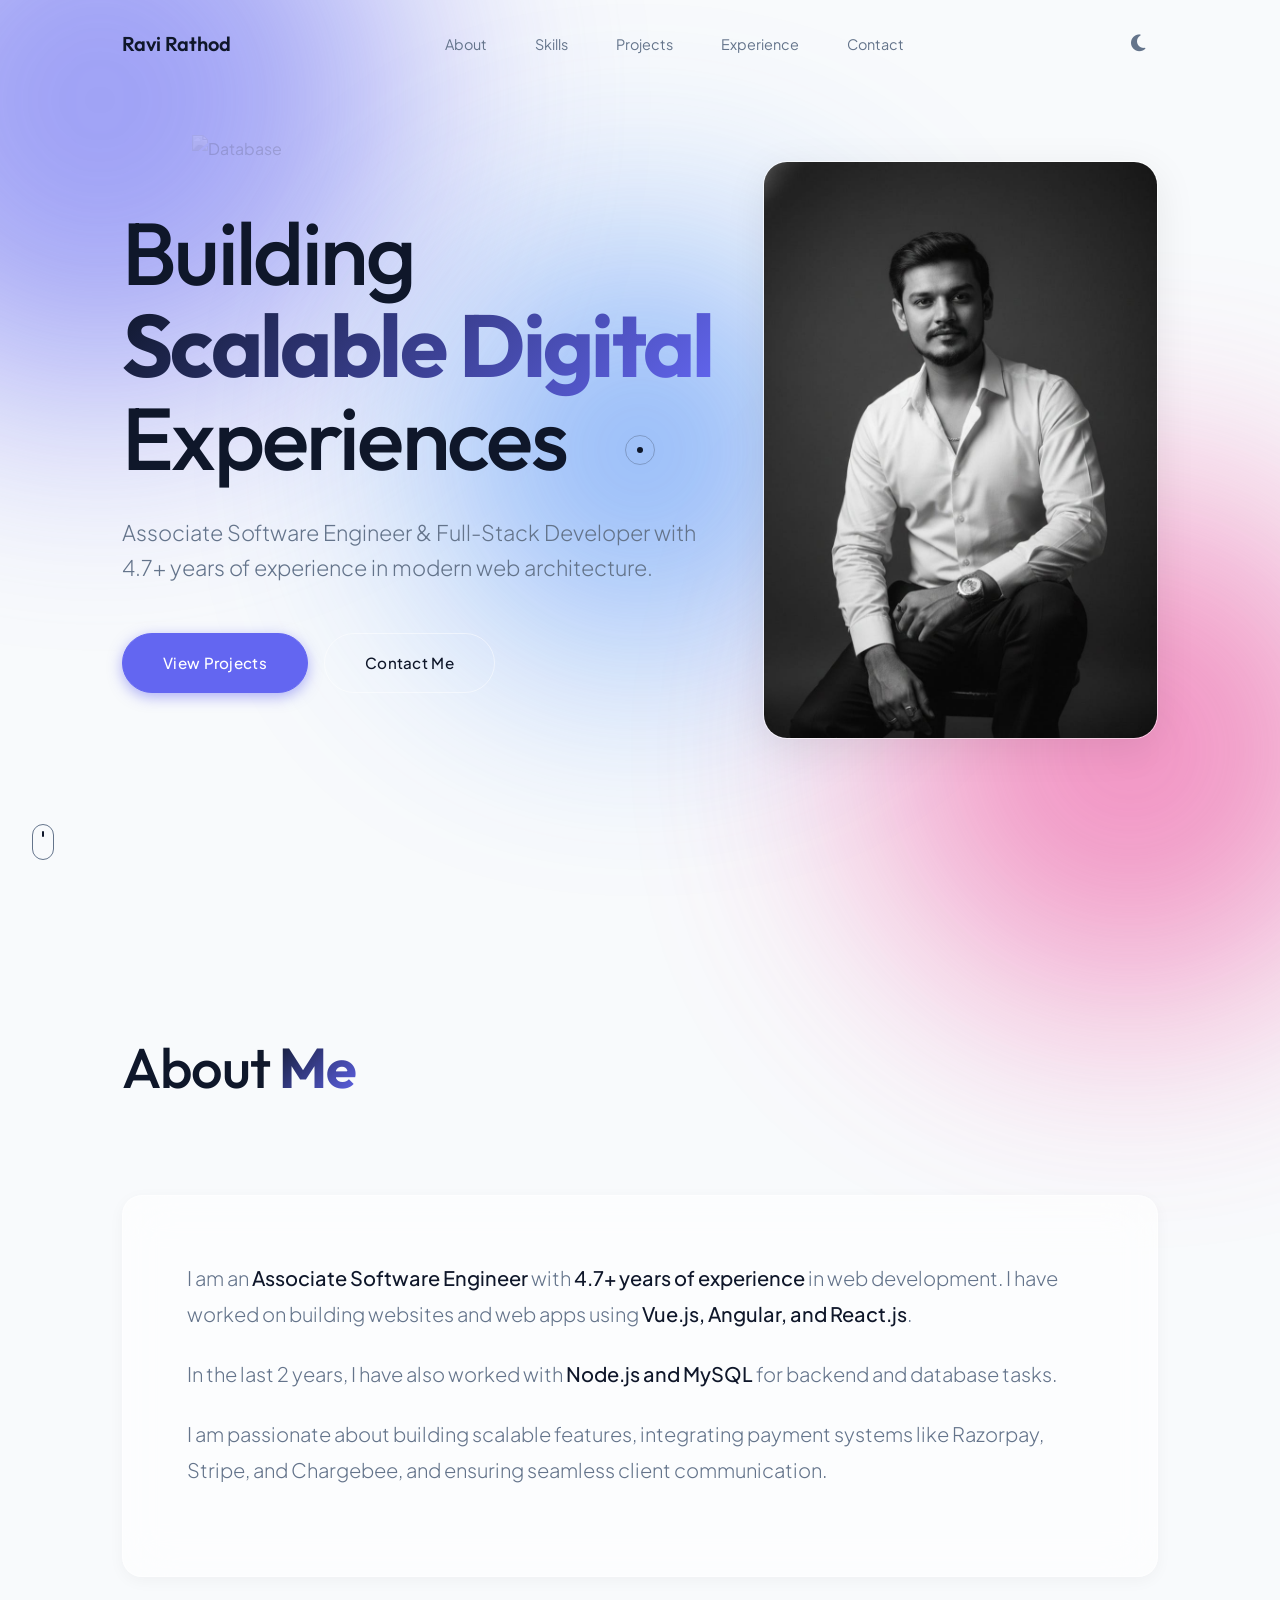
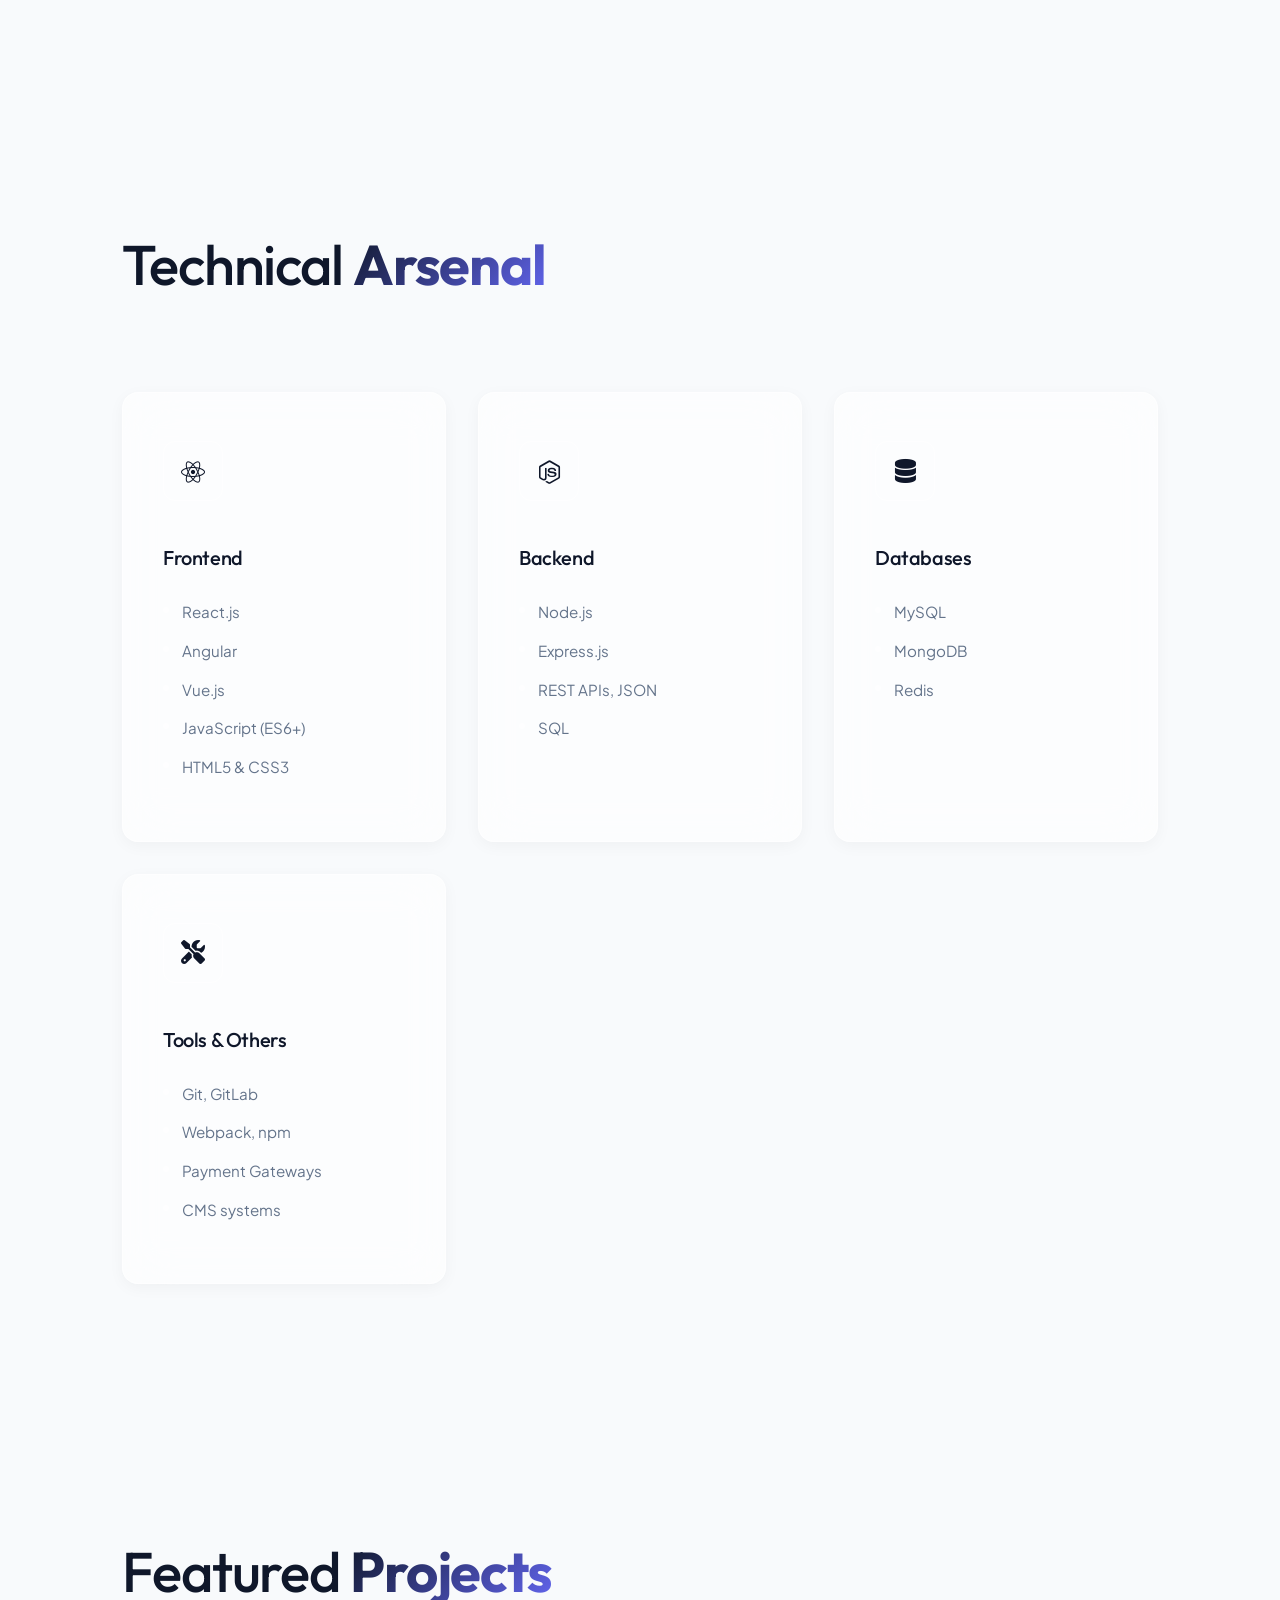
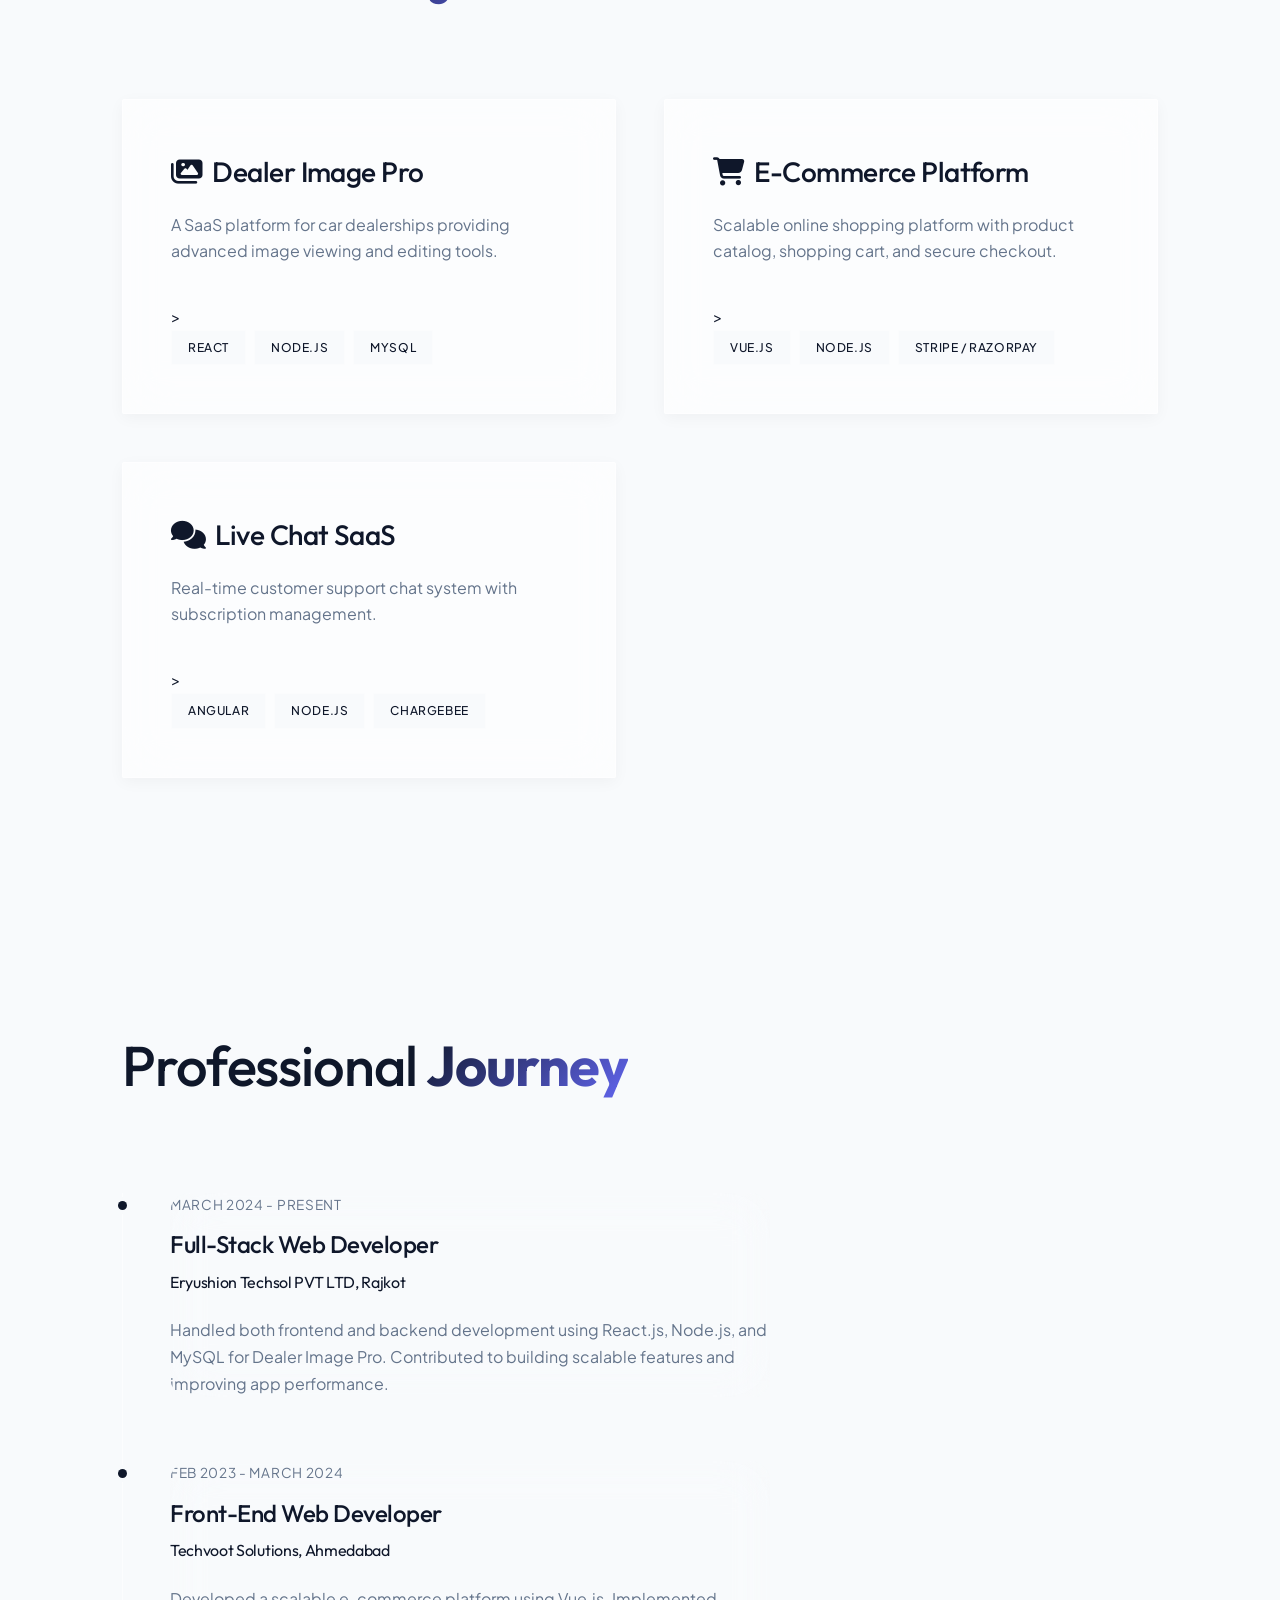
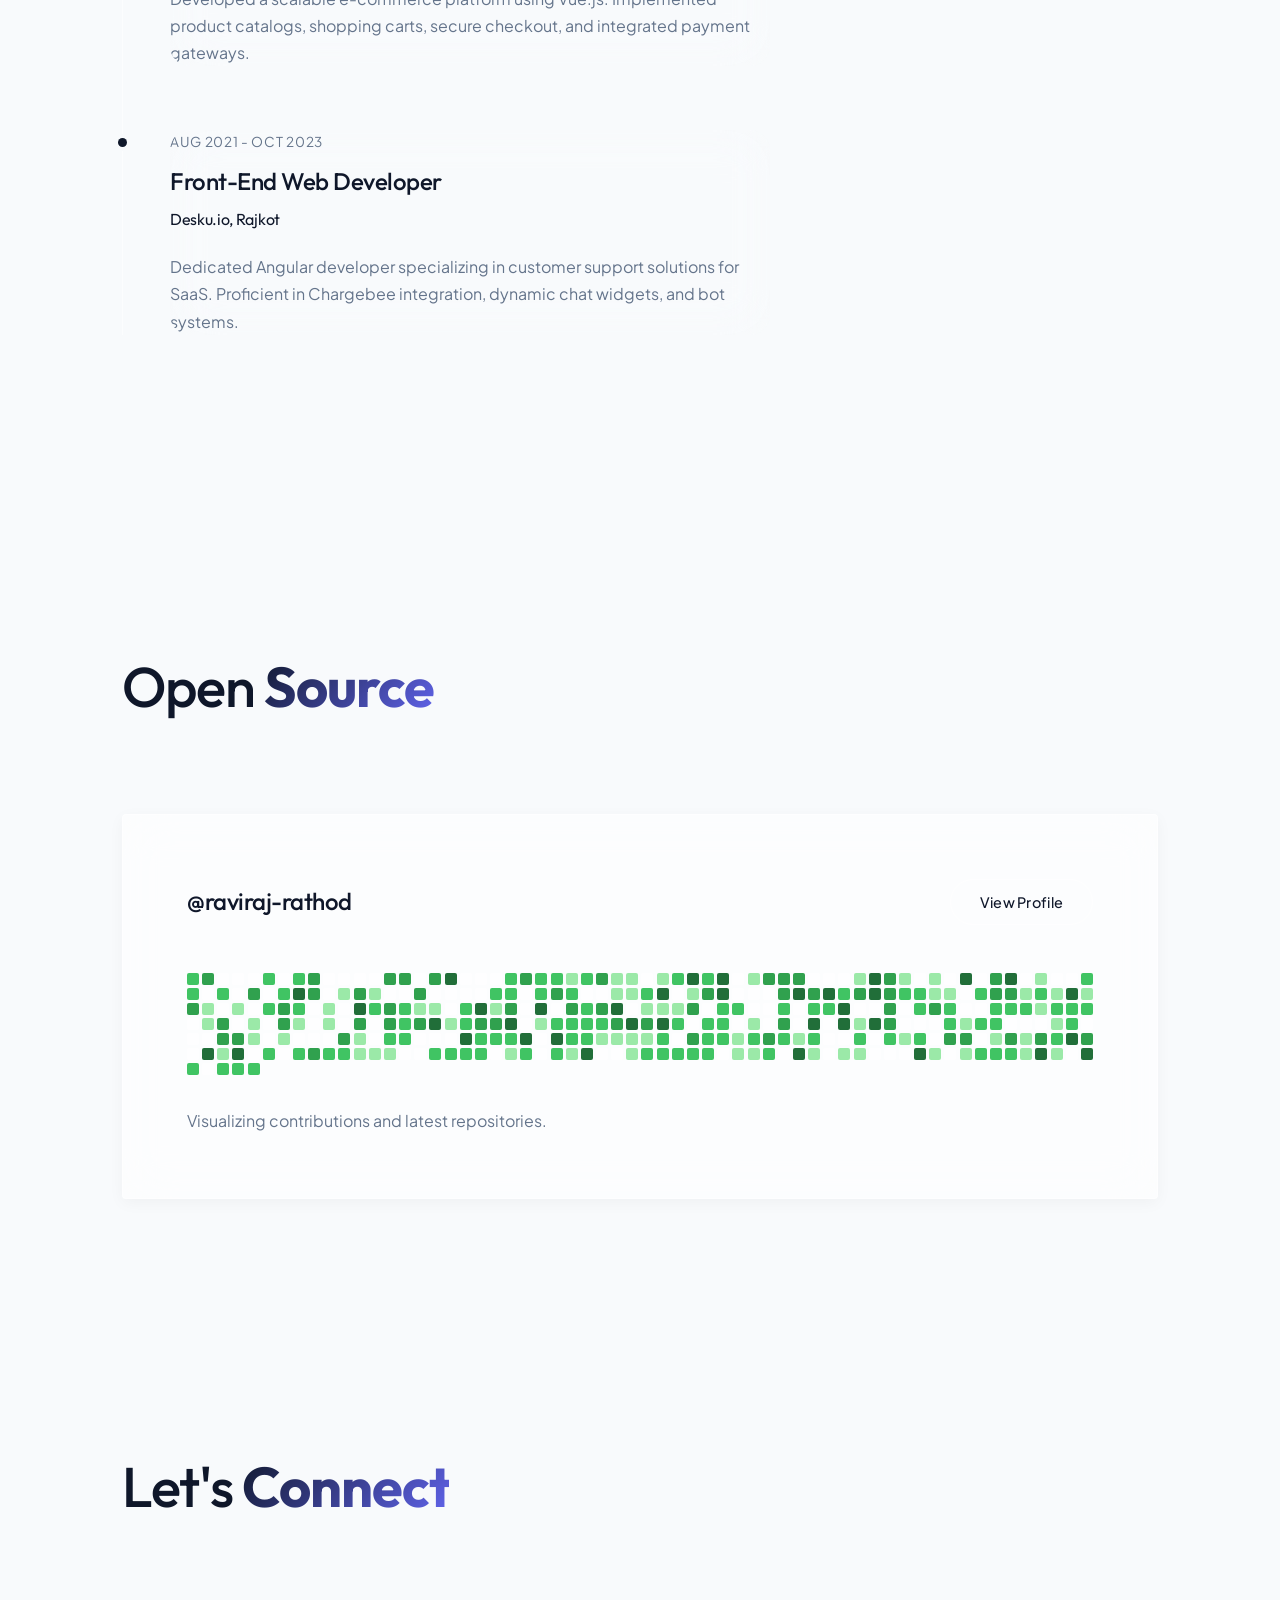
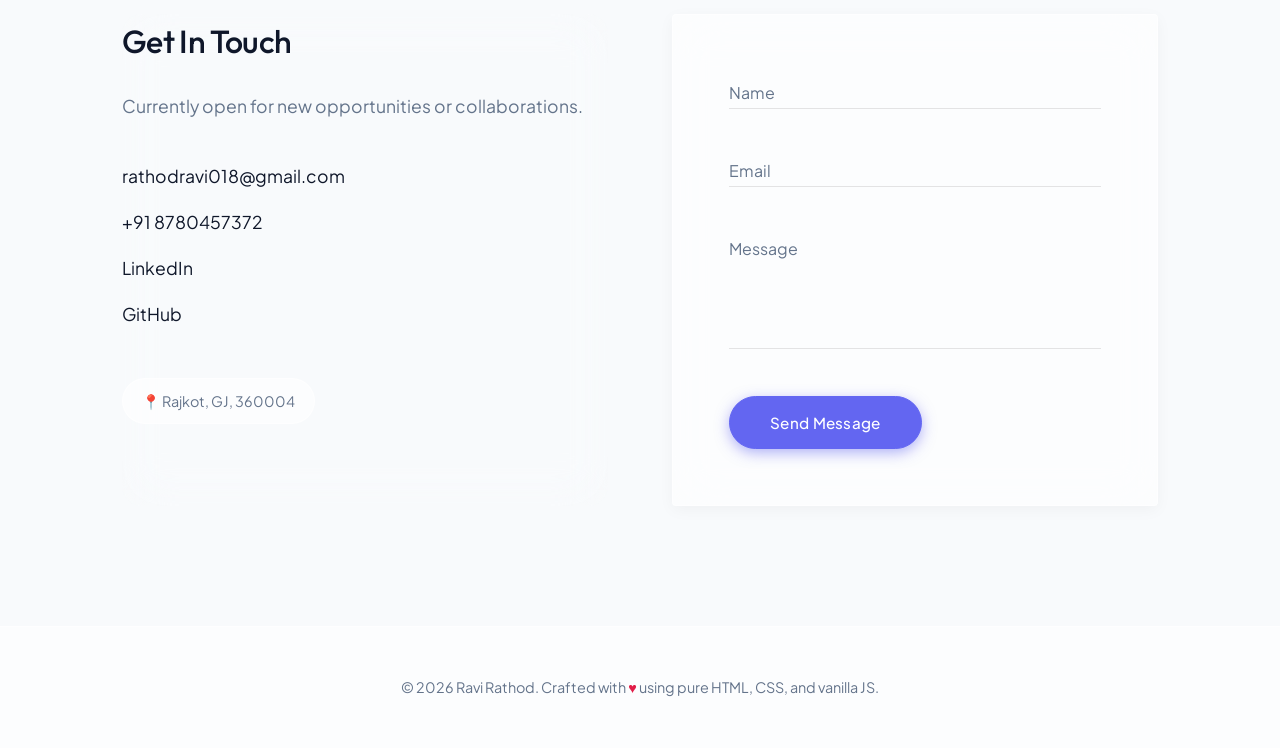
==== index.html @ cdaec607 "Initial portfolio commit" ====
<!DOCTYPE html>
<html lang="en" class="scroll-smooth">
<head>
    <meta charset="UTF-8">
    <meta name="viewport" content="width=device-width, initial-scale=1.0">
    <title>Ravi Rathod | Full Stack JavaScript Developer</title>
    
    <!-- SEO Meta Tags -->
    <meta name="description" content="Ravi Rathod is a Full-Stack Developer with 4.7+ years of experience building scalable SaaS platforms, e-commerce systems, and modern web applications.">
    <meta name="keywords" content="Full Stack Developer, JavaScript Developer, React Developer, Node.js Developer, SaaS Developer, frontend developer, backend developer, Gujarat, India">
    <meta name="author" content="Ravi Rathod">
    <meta name="robots" content="index, follow">

    <link rel="canonical" href="https://mrrathod.in/" />

    <!-- Open Graph (Facebook / LinkedIn) -->
    <meta property="og:type" content="website">
    <meta property="og:url" content="https://mrrathod.in/">
    <meta property="og:title" content="Ravi Rathod | Full Stack JavaScript Developer">
    <meta property="og:description" content="Building scalable SaaS platforms and modern web architecture. Full-Stack Developer specializing in React, Angular, Vue.js, Node.js.">
    <meta property="og:image" content="https://mrrathod.in/images/og-image.jpg">

    <!-- Twitter Meta -->
    <meta name="twitter:card" content="summary_large_image">
    <meta name="twitter:url" content="https://mrrathod.in/">
    <meta name="twitter:title" content="Ravi Rathod | Full Stack JavaScript Developer">
    <meta name="twitter:description" content="Building scalable SaaS platforms and modern web architecture. Full-Stack Developer specializing in React, Node.js.">
    <meta name="twitter:image" content="https://mrrathod.in/images/og-image.jpg">

    <!-- Font: Outfit and Plus Jakarta Sans -->
    <link rel="preconnect" href="https://fonts.googleapis.com">
    <link rel="preconnect" href="https://fonts.gstatic.com" crossorigin>
    <link href="https://fonts.googleapis.com/css2?family=Outfit:wght@300;400;500;600;700;800&family=Plus+Jakarta+Sans:wght@300;400;500;600;700&display=swap" rel="stylesheet">

    <!-- Stylesheets & FontAwesome -->
    <link rel="stylesheet" href="https://cdnjs.cloudflare.com/ajax/libs/font-awesome/6.4.0/css/all.min.css" integrity="sha512-iecdLmaskl7CVkqkXNQ/ZH/XLlvWZOJyj7Yy7tcenmpD1ypASozpmT/E0iPtmFIB46ZmdtAc9eNBvH0H/ZpiBw==" crossorigin="anonymous" referrerpolicy="no-referrer" />
    <link rel="stylesheet" href="css/style.css">

    <!-- Structured Data for Developer Portfolio -->
    <script type="application/ld+json">
    {
      "@context": "https://schema.org",
      "@type": "Person",
      "name": "Ravi Rathod",
      "jobTitle": "Full Stack JavaScript Developer",
      "url": "https://mrrathod.in/",
      "address": {
        "@type": "PostalAddress",
        "addressLocality": "Rajkot",
        "addressRegion": "Gujarat",
        "addressCountry": "India"
      },
      "alumniOf": "Desku.io, Techvoot Solutions, Eryushion Techsol Pvt Ltd",
      "knowsAbout": [
        "React.js", "Angular", "Vue.js", "JavaScript", "HTML5", "CSS3",
        "Node.js", "Express.js", "MySQL", "MongoDB", "Redis",
        "Stripe", "Razorpay", "Chargebee", "REST APIs", "SaaS architecture"
      ],
      "sameAs": [
        "https://github.com/raviraj-rathod",
        "https://linkedin.com/in/ravi-rathod-frontend/"
      ]
    }
    </script>
</head>
<body class="loading">

    <!-- Glowing Background Blobs -->
    <div class="blob blob-1"></div>
    <div class="blob blob-2"></div>
    <div class="blob blob-3"></div>

    <!-- Custom Cursor -->
    <div class="cursor-dot"></div>
    <div class="cursor-outline"></div>

    <!-- Scroll Progress Indicator -->
    <div class="scroll-progress-container">
        <div class="scroll-progress-bar" id="progressBar"></div>
    </div>

    <!-- Parallax / Floating Background Particles -->
    <div id="particles-container"></div>

    <!-- Header Navigation -->
    <header class="navbar" id="navbar">
        <div class="container nav-container">
            <a href="#" class="logo glow-text">Ravi Rathod</a>
            <ul class="nav-links">
                <li><a href="#about" class="hover-underline">About</a></li>
                <li><a href="#skills" class="hover-underline">Skills</a></li>
                <li><a href="#projects" class="hover-underline">Projects</a></li>
                <li><a href="#experience" class="hover-underline">Experience</a></li>
                <li><a href="#contact" class="hover-underline">Contact</a></li>
            </ul>
            <div class="theme-toggle" id="theme-toggle" aria-label="Toggle Dark Mode">
                <i class="fa-solid fa-moon"></i>
            </div>
            <div class="menu-toggle" id="mobile-menu" aria-label="Toggle Mobile Menu">
                <span class="bar"></span>
                <span class="bar"></span>
                <span class="bar"></span>
            </div>
        </div>
    </header>

    <main>
        <!-- Home / Hero Section -->
        <section id="hero" class="hero-section">
            <div class="container hero-content">
                <div class="hero-grid">
                    <div class="hero-text-col">
                        <h1 class="hero-title reveal-text">
                            Building <span class="text-gradient">Scalable Digital</span> Experiences
                        </h1>
                        <p class="hero-subtitle slide-up fade-in">
                            Associate Software Engineer & Full-Stack Developer with 4.7+ years of experience in modern web architecture.
                        </p>
                        <div class="hero-actions slide-up fade-in delay-2">
                            <a href="#projects" class="btn btn-primary">View Projects</a>
                            <a href="#contact" class="btn btn-secondary">Contact Me</a>
                        </div>
                    </div>
                    <div class="hero-image-col slide-up fade-in delay-1">
                        <div class="hero-image-wrapper">
                            <div class="hero-image-backdrop"></div>
                            <img src="images/hero.jpeg" alt="Ravi Rathod" class="hero-img">
                        </div>
                    </div>
                </div>
            </div>

            <!-- Floating Tech Icons (Anti-Gravity) -->
            <div class="floating-icons">
                <div class="float-icon float-react"><img src="https://upload.wikimedia.org/wikipedia/commons/a/a7/React-icon.svg" alt="React" width="50" height="50"></div>
                <div class="float-icon float-node"><img src="https://upload.wikimedia.org/wikipedia/commons/d/d9/Node.js_logo.svg" alt="Node.js" width="50" height="50"></div>
                <div class="float-icon float-js"><img src="https://upload.wikimedia.org/wikipedia/commons/9/99/Unofficial_JavaScript_logo_2.svg" alt="JavaScript" width="40" height="40"></div>
                <div class="float-icon float-db"><img src="https://upload.wikimedia.org/wikipedia/labs/8/8e/Mysql_logo.png" alt="Database" width="50" height="50"></div>
            </div>

            <div class="scroll-indicator">
                <a href="#about" aria-label="Scroll to About">
                    <div class="mouse">
                        <div class="wheel"></div>
                    </div>
                </a>
            </div>
        </section>

        <!-- About Section -->
        <section id="about" class="section about-section reveal-on-scroll">
            <div class="container">
                <div class="section-header">
                    <h2 class="section-title">About <span class="text-gradient">Me</span></h2>
                </div>
                <div class="about-content glass-card">
                    <p class="about-text">
                        I am an <strong>Associate Software Engineer</strong> with <strong>4.7+ years of experience</strong> in web development. I have worked on building websites and web apps using <strong>Vue.js, Angular, and React.js</strong>.
                    </p>
                    <p class="about-text">
                        In the last 2 years, I have also worked with <strong>Node.js and MySQL</strong> for backend and database tasks.
                    </p>
                    <p class="about-text">
                        I am passionate about building scalable features, integrating payment systems like Razorpay, Stripe, and Chargebee, and ensuring seamless client communication.
                    </p>
                </div>
            </div>
        </section>

        <!-- Skills Section -->
        <section id="skills" class="section skills-section reveal-on-scroll">
            <div class="container">
                <div class="section-header">
                    <h2 class="section-title">Technical <span class="text-gradient">Arsenal</span></h2>
                </div>
                
                <div class="skills-grid">
                    <!-- Frontend -->
                    <div class="skill-card glass-card hover-lift">
                        <div class="skill-icon frontend-icon">
                            <i class="fa-brands fa-react fa-xl"></i>
                        </div>
                        <h3 class="skill-category">Frontend</h3>
                        <ul class="skill-list">
                            <li>React.js</li>
                            <li>Angular</li>
                            <li>Vue.js</li>
                            <li>JavaScript (ES6+)</li>
                            <li>HTML5 & CSS3</li>
                        </ul>
                    </div>
                    
                    <!-- Backend -->
                    <div class="skill-card glass-card hover-lift delay-1">
                        <div class="skill-icon backend-icon">
                            <i class="fa-brands fa-node-js fa-xl"></i>
                        </div>
                        <h3 class="skill-category">Backend</h3>
                        <ul class="skill-list">
                            <li>Node.js</li>
                            <li>Express.js</li>
                            <li>REST APIs, JSON</li>
                            <li>SQL</li>
                        </ul>
                    </div>

                    <!-- Databases -->
                    <div class="skill-card glass-card hover-lift delay-2">
                        <div class="skill-icon db-icon">
                            <i class="fa-solid fa-database fa-xl"></i>
                        </div>
                        <h3 class="skill-category">Databases</h3>
                        <ul class="skill-list">
                            <li>MySQL</li>
                            <li>MongoDB</li>
                            <li>Redis</li>
                        </ul>
                    </div>

                    <!-- Integrations & Other -->
                    <div class="skill-card glass-card hover-lift delay-3">
                        <div class="skill-icon tools-icon">
                            <i class="fa-solid fa-screwdriver-wrench fa-xl"></i>
                        </div>
                        <h3 class="skill-category">Tools & Others</h3>
                        <ul class="skill-list">
                            <li>Git, GitLab</li>
                            <li>Webpack, npm</li>
                            <li>Payment Gateways</li>
                            <li>CMS systems</li>
                        </ul>
                    </div>
                </div>
            </div>
        </section>

        <!-- Projects Section -->
        <section id="projects" class="section projects-section reveal-on-scroll">
            <div class="container">
                <div class="section-header">
                    <h2 class="section-title">Featured <span class="text-gradient">Projects</span></h2>
                </div>
                
                <div class="projects-grid">
                    <!-- Project 1 -->
                    <article class="project-card glass-card hover-lift">
                        <div class="project-content">
                            <h3 class="project-title"><i class="fa-solid fa-images" style="margin-right: 10px; color: var(--primary);"></i>Dealer Image Pro</h3>
                            <p class="project-desc">A SaaS platform for car dealerships providing advanced image viewing and editing tools.</p>>
                            <div class="tech-stack">
                                <span class="tech-tag">React</span>
                                <span class="tech-tag">Node.js</span>
                                <span class="tech-tag">MySQL</span>
                            </div>
                        </div>
                        <div class="project-glow"></div>
                    </article>

                    <!-- Project 2 -->
                    <article class="project-card glass-card hover-lift delay-1">
                        <div class="project-content">
                            <h3 class="project-title"><i class="fa-solid fa-cart-shopping" style="margin-right: 10px; color: var(--primary);"></i>E-Commerce Platform</h3>
                            <p class="project-desc">Scalable online shopping platform with product catalog, shopping cart, and secure checkout.</p>>
                            <div class="tech-stack">
                                <span class="tech-tag">Vue.js</span>
                                <span class="tech-tag">Node.js</span>
                                <span class="tech-tag">Stripe / Razorpay</span>
                            </div>
                        </div>
                        <div class="project-glow"></div>
                    </article>

                    <!-- Project 3 -->
                    <article class="project-card glass-card hover-lift delay-2">
                        <div class="project-content">
                            <h3 class="project-title"><i class="fa-solid fa-comments" style="margin-right: 10px; color: var(--primary);"></i>Live Chat SaaS</h3>
                            <p class="project-desc">Real-time customer support chat system with subscription management.</p>>
                            <div class="tech-stack">
                                <span class="tech-tag">Angular</span>
                                <span class="tech-tag">Node.js</span>
                                <span class="tech-tag">Chargebee</span>
                            </div>
                        </div>
                        <div class="project-glow"></div>
                    </article>
                </div>
            </div>
        </section>

        <!-- Experience Timeline -->
        <section id="experience" class="section timeline-section reveal-on-scroll">
            <div class="container">
                <div class="section-header">
                    <h2 class="section-title">Professional <span class="text-gradient">Journey</span></h2>
                </div>
                
                <div class="timeline">
                    <!-- Event 1 -->
                    <div class="timeline-item reveal-slide-right">
                        <div class="timeline-dot"></div>
                        <div class="timeline-content glass-card">
                            <span class="timeline-date">March 2024 - Present</span>
                            <h3 class="timeline-role">Full-Stack Web Developer</h3>
                            <h4 class="timeline-company">Eryushion Techsol PVT LTD, Rajkot</h4>
                            <p>Handled both frontend and backend development using React.js, Node.js, and MySQL for Dealer Image Pro. Contributed to building scalable features and improving app performance.</p>
                        </div>
                    </div>
                    
                    <!-- Event 2 -->
                    <div class="timeline-item reveal-slide-left">
                        <div class="timeline-dot"></div>
                        <div class="timeline-content glass-card">
                            <span class="timeline-date">Feb 2023 - March 2024</span>
                            <h3 class="timeline-role">Front-End Web Developer</h3>
                            <h4 class="timeline-company">Techvoot Solutions, Ahmedabad</h4>
                            <p>Developed a scalable e-commerce platform using Vue.js. Implemented product catalogs, shopping carts, secure checkout, and integrated payment gateways.</p>
                        </div>
                    </div>

                    <!-- Event 3 -->
                    <div class="timeline-item reveal-slide-right">
                        <div class="timeline-dot"></div>
                        <div class="timeline-content glass-card">
                            <span class="timeline-date">Aug 2021 - Oct 2023</span>
                            <h3 class="timeline-role">Front-End Web Developer</h3>
                            <h4 class="timeline-company">Desku.io, Rajkot</h4>
                            <p>Dedicated Angular developer specializing in customer support solutions for SaaS. Proficient in Chargebee integration, dynamic chat widgets, and bot systems.</p>
                        </div>
                    </div>
                </div>
            </div>
        </section>

        <!-- GitHub Section -->
        <section id="github" class="section github-section reveal-on-scroll">
            <div class="container text-center">
                <div class="section-header">
                    <h2 class="section-title">Open <span class="text-gradient">Source</span></h2>
                </div>
                <div class="github-container glass-card">
                    <div class="github-header">
                        <h3 class="github-username">@raviraj-rathod</h3>
                        <a href="https://github.com/raviraj-rathod" target="_blank" rel="noopener noreferrer" class="btn btn-secondary glass-btn btn-sm">View Profile</a>
                    </div>
                    <div class="contribution-graph" id="contribution-graph">
                        <!-- JS generated dummy graph nodes -->
                    </div>
                    <p class="github-subtext">Visualizing contributions and latest repositories.</p>
                </div>
            </div>
        </section>

        <!-- Contact Section -->
        <section id="contact" class="section contact-section reveal-on-scroll">
            <div class="container">
                <div class="section-header">
                    <h2 class="section-title">Let's <span class="text-gradient">Connect</span></h2>
                </div>
                
                <div class="contact-wrapper">
                    <!-- Contact Info -->
                    <div class="contact-info glass-card">
                        <h3>Get In Touch</h3>
                        <p>Currently open for new opportunities or collaborations.</p>
                        <ul class="contact-links">
                            <li><a href="mailto:rathodravi018@gmail.com" class="hover-underline">rathodravi018@gmail.com</a></li>
                            <li><a href="tel:8780457372" class="hover-underline">+91 8780457372</a></li>
                            <li><a href="https://linkedin.com/in/ravi-rathod-frontend" target="_blank" rel="noopener noreferrer" class="hover-underline">LinkedIn</a></li>
                            <li><a href="https://github.com/raviraj-rathod" target="_blank" rel="noopener noreferrer" class="hover-underline">GitHub</a></li>
                        </ul>
                        <div class="location-badge">📍 Rajkot, GJ, 360004</div>
                    </div>

                    <!-- Contact Form -->
                    <form class="contact-form glass-card" id="contact-form" action="https://formsubmit.co/rathodravi018@gmail.com" method="POST">
                        <input type="hidden" name="_subject" value="New Portfolio Contact Form Submission!">
                        <input type="hidden" name="_template" value="box">
                        <div class="form-group">
                            <input type="text" id="name" name="name" required placeholder=" ">
                            <label for="name">Name</label>
                            <span class="input-glow"></span>
                        </div>
                        <div class="form-group">
                            <input type="email" id="email" name="email" required placeholder=" ">
                            <label for="email">Email</label>
                            <span class="input-glow"></span>
                        </div>
                        <div class="form-group">
                            <textarea id="message" name="message" rows="5" required placeholder=" "></textarea>
                            <label for="message">Message</label>
                            <span class="input-glow"></span>
                        </div>
                        <button type="submit" class="btn btn-primary btn-submit">Send Message <span class="glow"></span></button>
                    </form>
                </div>
            </div>
        </section>
    </main>

    <!-- Footer -->
    <footer class="footer">
        <div class="container">
            <p>&copy; 2026 Ravi Rathod. Crafted with <span class="heart">♥</span> using pure HTML, CSS, and vanilla JS.</p>
        </div>
    </footer>

    <!-- Main Script -->
    <script src="js/script.js" defer></script>
</body>
</html>
---- css/style.css ----
/* 
 * Ravi Rathod - Developer Portfolio 
 * Style Sheet (Renaissance Light Theme)
 */

/* =========================================
   CSS Variables
   ========================================= */
:root {
    --bg-color: #f8fafc;
    --primary: #0f172a; /* Slate 900 */
    --accent: #6366f1; /* Indigo 500 */
    --accent-glow: rgba(99, 102, 241, 0.5);
    --secondary: #64748b;
    --border-light: rgba(255, 255, 255, 0.5);
    --surface: rgba(255, 255, 255, 0.6);
    --text-main: #0f172a;
    --text-muted: #64748b;
    --font-heading: 'Outfit', sans-serif;
    --font-body: 'Plus Jakarta Sans', sans-serif;
    --transition: all 0.5s cubic-bezier(0.16, 1, 0.3, 1);
    --shadow-sm: 0 4px 16px rgba(0,0,0,0.04);
    --shadow-md: 0 10px 40px rgba(0,0,0,0.08);
    --glass-blur: blur(24px);
}

/* Dark Theme Overrides */
body.dark-theme {
    --bg-color: #020617; /* Slate 950 */
    --primary: #f8fafc;
    --accent: #818cf8; /* Indigo 400 */
    --accent-glow: rgba(129, 140, 248, 0.4);
    --secondary: #94a3b8;
    --border-light: rgba(255, 255, 255, 0.08);
    --surface: rgba(15, 23, 42, 0.6);
    --text-main: #f8fafc;
    --text-muted: #94a3b8;
    --shadow-sm: 0 4px 16px rgba(0,0,0,0.4);
    --shadow-md: 0 10px 40px rgba(0,0,0,0.6);
}

/* =========================================
   Reset & Base Styles
   ========================================= */
* {
    margin: 0;
    padding: 0;
    box-sizing: border-box;
}

html {
    scroll-behavior: smooth;
    font-size: 16px;
}

body {
    background-color: var(--bg-color);
    color: var(--text-main);
    font-family: var(--font-body);
    line-height: 1.7;
    overflow-x: hidden;
    -webkit-font-smoothing: antialiased;
    -moz-osx-font-smoothing: grayscale;
}

/* Custom Selection */
::selection {
    background: var(--primary);
    color: var(--bg-color);
}

h1, h2, h3, h4, h5, h6 {
    font-family: var(--font-heading);
    color: var(--text-main);
    font-weight: 500;
    letter-spacing: -0.02em;
}

a {
    text-decoration: none;
    color: inherit;
    transition: var(--transition);
}

ul {
    list-style: none;
}

/* =========================================
   Custom Cursor (Minimalist)
   ========================================= */
.cursor-dot {
    position: fixed;
    top: 50%;
    left: 50%;
    transform: translate(-50%, -50%);
    width: 6px;
    height: 6px;
    background-color: var(--primary);
    border-radius: 50%;
    pointer-events: none;
    z-index: 9999;
}

.cursor-outline {
    position: fixed;
    top: 50%;
    left: 50%;
    transform: translate(-50%, -50%);
    width: 30px;
    height: 30px;
    border: 1px solid rgba(0,0,0,0.2);
    border-radius: 50%;
    pointer-events: none;
    z-index: 9998;
    transition: width 0.3s, height 0.3s, background-color 0.3s, border-color 0.3s;
}

.cursor-outline.hover {
    width: 50px;
    height: 50px;
    background-color: rgba(0,0,0,0.03);
    border-color: rgba(0,0,0,0.3);
}

@media (max-width: 768px) {
    .cursor-dot, .cursor-outline {
        display: none !important;
    }
}

/* =========================================
   Layout & Utilities
   ========================================= */
.container {
    max-width: 1100px;
    margin: 0 auto;
    padding: 0 2rem;
}

.section {
    padding: 120px 0;
    position: relative;
    z-index: 2;
}

/* Updated Text Utilities for Clean Theme */
.text-gradient {
    /* Using background clipping for a gorgeous premium text gradient */
    background: linear-gradient(135deg, var(--primary) 0%, var(--accent) 100%);
    -webkit-background-clip: text;
    -webkit-text-fill-color: transparent;
    background-clip: text;
    font-weight: 700;
}

.glow-text {
    text-shadow: none;
}

/* Premium Buttons */
.btn {
    display: inline-flex;
    align-items: center;
    justify-content: center;
    padding: 1rem 2.5rem;
    border-radius: 100px;
    font-family: var(--font-body);
    font-weight: 500;
    font-size: 0.95rem;
    letter-spacing: 0.02em;
    transition: var(--transition);
    cursor: pointer;
}

.btn-primary {
    background: var(--accent);
    color: #ffffff; /* Always white text on accent color button */
    border: 1px solid var(--accent);
    box-shadow: 0 4px 14px var(--accent-glow);
}

.btn-primary:hover {
    background: transparent;
    color: var(--accent);
    transform: translateY(-2px);
    box-shadow: 0 6px 20px var(--accent-glow);
}

.btn-secondary {
    background: transparent;
    color: var(--primary);
    border: 1px solid var(--border-light);
}

.btn-secondary:hover {
    border-color: var(--primary);
    transform: translateY(-2px);
    box-shadow: var(--shadow-sm);
}

.btn-sm {
    padding: 0.6rem 1.8rem;
    font-size: 0.9rem;
}

/* Premium Cards */
.glass-card {
    background: var(--surface);
    backdrop-filter: var(--glass-blur);
    -webkit-backdrop-filter: var(--glass-blur);
    border: 1px solid var(--border-light);
    border-radius: 20px;
    position: relative;
    overflow: hidden;
    transition: var(--transition);
    box-shadow: var(--shadow-sm);
}

/* =========================================
   Scroll Progress & Navbar
   ========================================= */
.scroll-progress-container {
    position: fixed;
    top: 0;
    left: 0;
    width: 100%;
    height: 3px;
    background: transparent;
    z-index: 10000;
}

.scroll-progress-bar {
    height: 100%;
    width: 0%;
    background: var(--primary);
}

.navbar {
    position: fixed;
    top: 0;
    width: 100%;
    padding: 1.5rem 0;
    z-index: 1000;
    transition: var(--transition);
    background: transparent;
}

.navbar.scrolled {
    padding: 1rem 0;
    background: var(--surface);
    backdrop-filter: blur(10px);
    border-bottom: 1px solid var(--border-light);
}

.nav-container {
    display: flex;
    justify-content: space-between;
    align-items: center;
}

.logo {
    font-family: var(--font-heading);
    font-size: 1.25rem;
    font-weight: 600;
    color: var(--primary);
}

.logo span {
    color: var(--text-muted);
    font-weight: 400;
}

.nav-links {
    display: flex;
    gap: 3rem;
}

.nav-links a {
    font-family: var(--font-body);
    font-size: 0.9rem;
    color: var(--secondary);
    font-weight: 400;
    position: relative;
}

.nav-links a:hover {
    color: var(--primary);
}

.hover-underline::after {
    content: '';
    position: absolute;
    width: 0;
    height: 1px;
    bottom: -4px;
    left: 0;
    background-color: var(--primary);
    transition: width 0.3s ease;
}

.hover-underline:hover::after {
    width: 100%;
}

.theme-toggle {
    display: flex;
    align-items: center;
    justify-content: center;
    width: 40px;
    height: 40px;
    border-radius: 50%;
    cursor: pointer;
    font-size: 1.2rem;
    color: var(--secondary);
    transition: var(--transition);
}

.theme-toggle:hover {
    color: var(--primary);
    background: rgba(128, 128, 128, 0.1);
}

.menu-toggle {
    display: none;
    flex-direction: column;
    gap: 5px;
    cursor: pointer;
}

.menu-toggle .bar {
    width: 20px;
    height: 1.5px;
    background-color: var(--primary);
    transition: var(--transition);
}

/* =========================================
   Hero Section
   ========================================= */
.hero-section {
    height: 100vh;
    min-height: 700px;
    display: flex;
    align-items: center;
    position: relative;
    background: transparent;
}

.hero-content {
    width: 100%;
    position: relative;
    z-index: 10;
}

.hero-grid {
    display: grid;
    grid-template-columns: 1fr;
    gap: 3rem;
    align-items: center;
}

@media(min-width: 992px) {
    .hero-grid {
        grid-template-columns: 1.2fr 0.8fr;
    }
}

.hero-text-col {
    max-width: 700px;
}

.hero-image-col {
    display: flex;
    justify-content: center;
    position: relative;
}

.hero-image-wrapper {
    position: relative;
    width: 100%;
    max-width: 400px;
}

.hero-image-backdrop {
    position: absolute;
    top: 50%;
    left: 50%;
    transform: translate(-50%, -50%);
    width: 110%;
    height: 110%;
    background: radial-gradient(circle, var(--primary) 0%, transparent 60%);
    opacity: 0.04;
    z-index: -1;
    border-radius: 50%;
    filter: blur(20px);
    transition: var(--transition);
}

body.dark-theme .hero-image-backdrop {
    opacity: 0.2;
}

.hero-img {
    width: 100%;
    height: auto;
    border-radius: 24px;
    box-shadow: var(--shadow-md);
    border: 1px solid var(--border-light);
    animation: float-hero 8s ease-in-out infinite;
    display: block;
    object-fit: cover;
}

@keyframes float-hero {
    0%, 100% { transform: translateY(0); }
    50% { transform: translateY(-12px); }
}

.hero-title {
    font-size: clamp(3rem, 7vw, 5.5rem);
    line-height: 1.05;
    margin-bottom: 2rem;
    font-weight: 500;
    letter-spacing: -0.03em;
}

.hero-subtitle {
    font-size: clamp(1.1rem, 2vw, 1.35rem);
    color: var(--secondary);
    max-width: 650px;
    margin-bottom: 3rem;
    font-weight: 300;
    line-height: 1.6;
}

.hero-actions {
    display: flex;
    gap: 1rem;
}

/* Floating Tech Icons (Softened for Light Theme) */
.floating-icons {
    position: absolute;
    top: 0; left: 0;
    width: 100%; height: 100%;
    pointer-events: none;
    overflow: hidden;
    opacity: 0.15;
    z-index: 1;
}

.float-icon {
    position: absolute;
    filter: grayscale(100%);
}

.float-react { top: 25%; right: 15%; animation: float 18s ease-in-out infinite; }
.float-node { bottom: 20%; right: 25%; animation: float 22s ease-in-out infinite reverse; }
.float-js { top: 60%; right: 10%; animation: float 25s ease-in-out infinite 2s; }
.float-db { top: 15%; left: 15%; animation: float 20s ease-in-out infinite 4s; }

@keyframes float {
    0%, 100% { transform: translateY(0) rotate(0); }
    50% { transform: translateY(-20px) rotate(3deg); }
}

/* Scroll Indicator */
.scroll-indicator {
    position: absolute;
    bottom: 40px;
    left: 2rem;
    z-index: 10;
}

.mouse {
    width: 22px;
    height: 36px;
    border: 1px solid var(--secondary);
    border-radius: 12px;
    position: relative;
}

.wheel {
    width: 2px;
    height: 6px;
    background: var(--primary);
    border-radius: 1px;
    position: absolute;
    top: 6px;
    left: 50%;
    transform: translateX(-50%);
    animation: scrollWheel 2s infinite cubic-bezier(0.16, 1, 0.3, 1);
}

@keyframes scrollWheel {
    0% { transform: translate(-50%, 0); opacity: 1; }
    100% { transform: translate(-50%, 12px); opacity: 0; }
}

/* =========================================
   Typography & Headers
   ========================================= */
.section-header {
    margin-bottom: 5rem;
}

.section-title {
    font-size: clamp(2.5rem, 5vw, 3.5rem);
    font-weight: 500;
    color: var(--primary);
    position: relative;
    display: inline-block;
}

/* =========================================
   About Section
   ========================================= */
.about-content {
    margin: 0;
    padding: 4rem;
    background: var(--surface);
}

.about-text {
    font-size: 1.25rem;
    margin-bottom: 1.5rem;
    color: var(--secondary);
    font-weight: 300;
    line-height: 1.8;
}

.about-text strong {
    color: var(--primary);
    font-weight: 500;
}

/* =========================================
   Skills Section
   ========================================= */
.skills-grid {
    display: grid;
    grid-template-columns: repeat(auto-fit, minmax(250px, 1fr));
    gap: 2rem;
}

.skill-card {
    padding: 3rem 2.5rem;
    text-align: left;
    background: var(--surface);
    border-radius: 16px; 
    border: 1px solid var(--border-light);
    transition: var(--transition);
}

.skill-card:hover {
    box-shadow: var(--shadow-md);
    transform: translateY(-8px);
    border-color: var(--primary);
}

.skill-icon {
    width: 60px;
    height: 60px;
    margin-bottom: 2.5rem;
    border-radius: 12px;
    background: transparent;
    border: 1px solid var(--border-light);
    position: relative;
    display: flex;
    align-items: center;
    justify-content: center;
    transition: var(--transition);
}

.skill-card:hover .skill-icon {
    background: var(--primary);
    border-color: var(--primary);
}

.skill-icon i {
    color: var(--primary);
    transition: var(--transition);
}

.skill-card:hover .skill-icon i {
    color: var(--bg-color);
}

.skill-category {
    font-size: 1.25rem;
    margin-bottom: 1.5rem;
    font-weight: 500;
}

.skill-list li {
    color: var(--secondary);
    margin-bottom: 0.8rem;
    font-size: 0.95rem;
    position: relative;
    padding-left: 1.2rem;
    transition: var(--transition);
}

.skill-card:hover .skill-list li {
    color: var(--text-main);
}

.skill-list li::before {
    content: '';
    position: absolute;
    left: 0; top: 0.5rem;
    width: 6px; height: 6px;
    background: var(--border-light);
    border-radius: 50%;
    transition: var(--transition);
}

.skill-card:hover .skill-list li::before {
    background: var(--primary);
    transform: scale(1.2);
}

/* =========================================
   Projects Section
   ========================================= */
.projects-grid {
    display: grid;
    grid-template-columns: repeat(auto-fit, minmax(320px, 1fr));
    gap: 3rem;
}

.project-card {
    padding: 3rem;
    background: var(--surface);
    border-radius: 2px;
    transition: var(--transition);
}

.project-card:hover {
    box-shadow: var(--shadow-md);
}

.project-title {
    font-size: 1.75rem;
    margin-bottom: 1rem;
    color: var(--primary);
}

.project-desc {
    color: var(--secondary);
    font-size: 1rem;
    margin-bottom: 2.5rem;
    line-height: 1.6;
}

.tech-stack {
    display: flex;
    flex-wrap: wrap;
    gap: 0.5rem;
}

.tech-tag {
    font-size: 0.75rem;
    padding: 0.4rem 1rem;
    background: var(--bg-color);
    border: 1px solid var(--border-light);
    color: var(--primary);
    text-transform: uppercase;
    letter-spacing: 0.05em;
    font-weight: 500;
}

/* Disable the artificial glow on the light theme */
.project-card:hover .project-glow {
    display: none;
}

/* =========================================
   Experience Timeline
   ========================================= */
.timeline {
    position: relative;
    max-width: 900px;
}

.timeline::before {
    content: '';
    position: absolute;
    top: 0; left: 0;
    height: 100%;
    width: 1px;
    background: var(--border-light);
}

.timeline-item {
    position: relative;
    margin-bottom: 4rem;
    padding-left: 3rem;
    width: 100%;
}

.timeline-content {
    background: transparent;
    border: none;
    box-shadow: none;
    padding: 0;
    max-width: 600px;
}

.timeline-dot {
    position: absolute;
    top: 8px;
    left: -4px;
    width: 9px;
    height: 9px;
    border-radius: 50%;
    background: var(--primary);
    border: none;
    box-shadow: 0 0 0 4px var(--bg-color);
    z-index: 2;
}

.timeline-date {
    display: block;
    color: var(--text-muted);
    font-size: 0.85rem;
    margin-bottom: 0.5rem;
    letter-spacing: 0.05em;
    text-transform: uppercase;
    background: none;
    padding: 0;
}

.timeline-role {
    font-size: 1.5rem;
    margin-bottom: 0.25rem;
    font-weight: 500;
}

.timeline-company {
    font-size: 1rem;
    color: var(--primary);
    font-weight: 400;
    margin-bottom: 1.25rem;
}

.timeline-content p {
    font-size: 1rem;
    color: var(--secondary);
    line-height: 1.7;
}

/* =========================================
   Github Section
   ========================================= */
.github-container {
    padding: 4rem;
    background: var(--surface);
    border-radius: 4px;
    text-align: left;
}

.github-header {
    display: flex;
    justify-content: space-between;
    align-items: center;
    margin-bottom: 3rem;
}

.github-username {
    font-size: 1.5rem;
}

.contribution-graph {
    display: grid;
    grid-template-columns: repeat(auto-fill, minmax(12px, 1fr));
    gap: 3px;
    margin-bottom: 2rem;
}

.contrib-node {
    width: 12px;
    height: 12px;
    border-radius: 2px;
    background: var(--border-light);
    transition: transform 0.2s;
}

.contrib-node:hover {
    transform: scale(1.3);
}

.contrib-lvl-1 { background: #9be9a8; }
.contrib-lvl-2 { background: #40c463; }
.contrib-lvl-3 { background: #30a14e; }
.contrib-lvl-4 { background: #216e39; }

.github-subtext {
    color: var(--text-muted);
}

/* =========================================
   Contact Section
   ========================================= */
.contact-wrapper {
    display: grid;
    grid-template-columns: 1fr;
    gap: 4rem;
}

@media(min-width: 768px) {
    .contact-wrapper {
        grid-template-columns: 1fr 1fr;
    }
}

.contact-info {
    padding: 0;
    background: transparent;
    border: none;
    box-shadow: none;
}

.contact-info h3 {
    font-size: 2rem;
    margin-bottom: 1.5rem;
    font-weight: 500;
}

.contact-info p {
    font-size: 1.1rem;
    color: var(--secondary);
    margin-bottom: 2.5rem;
}

.contact-links {
    margin-bottom: 3rem;
}

.contact-links li {
    margin-bottom: 1rem;
    font-size: 1.1rem;
}

.contact-links a {
    color: var(--primary);
}

.location-badge {
    display: inline-block;
    padding: 0.6rem 1.2rem;
    background: var(--surface);
    border: 1px solid var(--border-light);
    border-radius: 100px;
    font-size: 0.9rem;
    color: var(--secondary);
}

.contact-form {
    padding: 3.5rem;
    background: var(--surface);
    border-radius: 4px;
}

.form-group {
    position: relative;
    margin-bottom: 2.5rem;
}

.form-group input, 
.form-group textarea {
    width: 100%;
    padding: 0.5rem 0;
    background: transparent;
    border: none;
    border-bottom: 1px solid rgba(0,0,0,0.1);
    color: var(--primary);
    font-family: var(--font-body);
    font-size: 1rem;
    outline: none;
    resize: none;
    transition: var(--transition);
}

.form-group label {
    position: absolute;
    top: 0.5rem;
    left: 0;
    color: var(--text-muted);
    pointer-events: none;
    transition: var(--transition);
}

.form-group input:focus ~ label,
.form-group input:not(:placeholder-shown) ~ label,
.form-group textarea:focus ~ label,
.form-group textarea:not(:placeholder-shown) ~ label {
    top: -20px;
    font-size: 0.75rem;
    color: var(--primary);
    font-weight: 500;
    text-transform: uppercase;
    letter-spacing: 0.05em;
}

.input-glow {
    position: absolute;
    bottom: -1px;
    left: 0;
    width: 0;
    height: 1px;
    background: var(--primary);
    transition: width 0.4s ease;
}

.form-group input:focus ~ .input-glow,
.form-group textarea:focus ~ .input-glow {
    width: 100%;
}

.btn-submit {
    width: auto;
    cursor: none;
}

/* =========================================
   Footer
   ========================================= */
.footer {
    text-align: center;
    padding: 3rem 0;
    border-top: 1px solid var(--border-light);
    color: var(--text-muted);
    font-size: 0.9rem;
    background: var(--surface);
}
.footer .heart {
    color: #e11d48;
}

/* =========================================
   Animations & Reveals
   ========================================= */
.reveal-on-scroll {
    opacity: 0;
    transform: translateY(20px);
    transition: opacity 1s cubic-bezier(0.16, 1, 0.3, 1), transform 1s cubic-bezier(0.16, 1, 0.3, 1);
}

.reveal-on-scroll.visible {
    opacity: 1;
    transform: translateY(0);
}

.delay-1 { transition-delay: 0.1s; animation-delay: 0.1s; }
.delay-2 { transition-delay: 0.2s; animation-delay: 0.2s; }
.delay-3 { transition-delay: 0.3s; animation-delay: 0.3s; }

/* Responsive Media Queries */
@media (max-width: 768px) {
    .nav-links {
        display: none;
        position: absolute;
        top: 100%;
        left: 0;
        width: 100%;
        background: var(--surface);
        border-bottom: 1px solid var(--border-light);
        flex-direction: column;
        text-align: left;
        padding: 2rem;
        gap: 1.5rem;
        box-shadow: var(--shadow-sm);
    }
    
    .nav-links.active {
        display: flex;
    }
    
    .menu-toggle {
        display: flex;
    }
    
    body {
        cursor: auto;
    }
    a, button, input, textarea {
        cursor: pointer;
    }
    
    .hero-content {
        text-align: left;
    }
    .hero-actions {
        justify-content: flex-start;
    }
    .section-header {
        text-align: left;
    }
    .scroll-indicator {
        display: none;
    }
}
/* =========================================
   Glassmorphism Animated Background Blobs
   ========================================= */
.blob {
    position: fixed;
    border-radius: 50%;
    filter: blur(120px);
    z-index: -1;
    opacity: 0.6;
    animation: moveBlob 20s infinite alternate ease-in-out;
    pointer-events: none;
}

body.dark-theme .blob {
    opacity: 0.3;
}

.blob-1 {
    width: 600px;
    height: 600px;
    background: var(--accent);
    top: -200px;
    left: -200px;
}

.blob-2 {
    width: 500px;
    height: 500px;
    background: #ec4899; /* Pink accent */
    bottom: -100px;
    right: -100px;
    animation-delay: -5s;
}

.blob-3 {
    width: 400px;
    height: 400px;
    background: #3b82f6; /* Blue accent */
    top: 50%;
    left: 50%;
    transform: translate(-50%, -50%);
    animation-delay: -10s;
}

@keyframes moveBlob {
    0% { transform: translate(0, 0) scale(1); }
    33% { transform: translate(10vw, 15vh) scale(1.1); }
    66% { transform: translate(-15vw, 10vh) scale(0.9); }
    100% { transform: translate(5vw, -15vh) scale(1); }
}
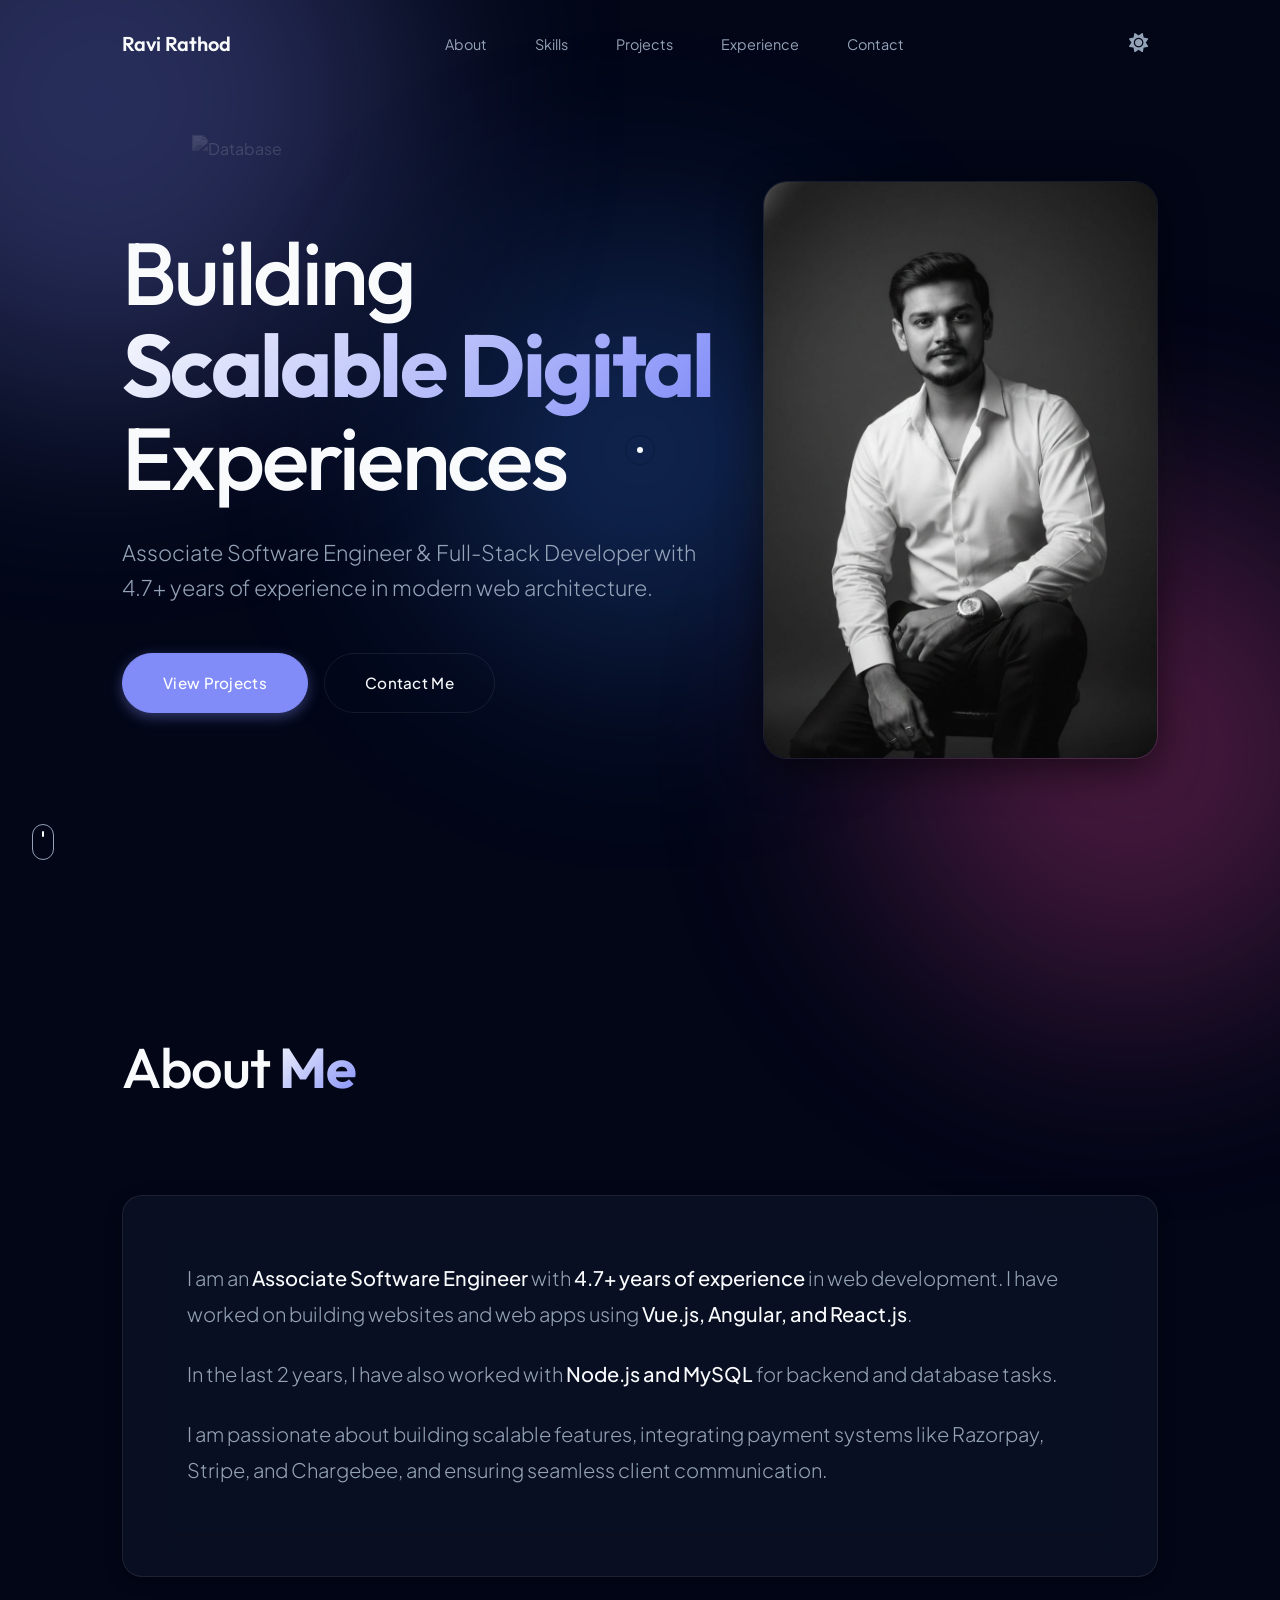
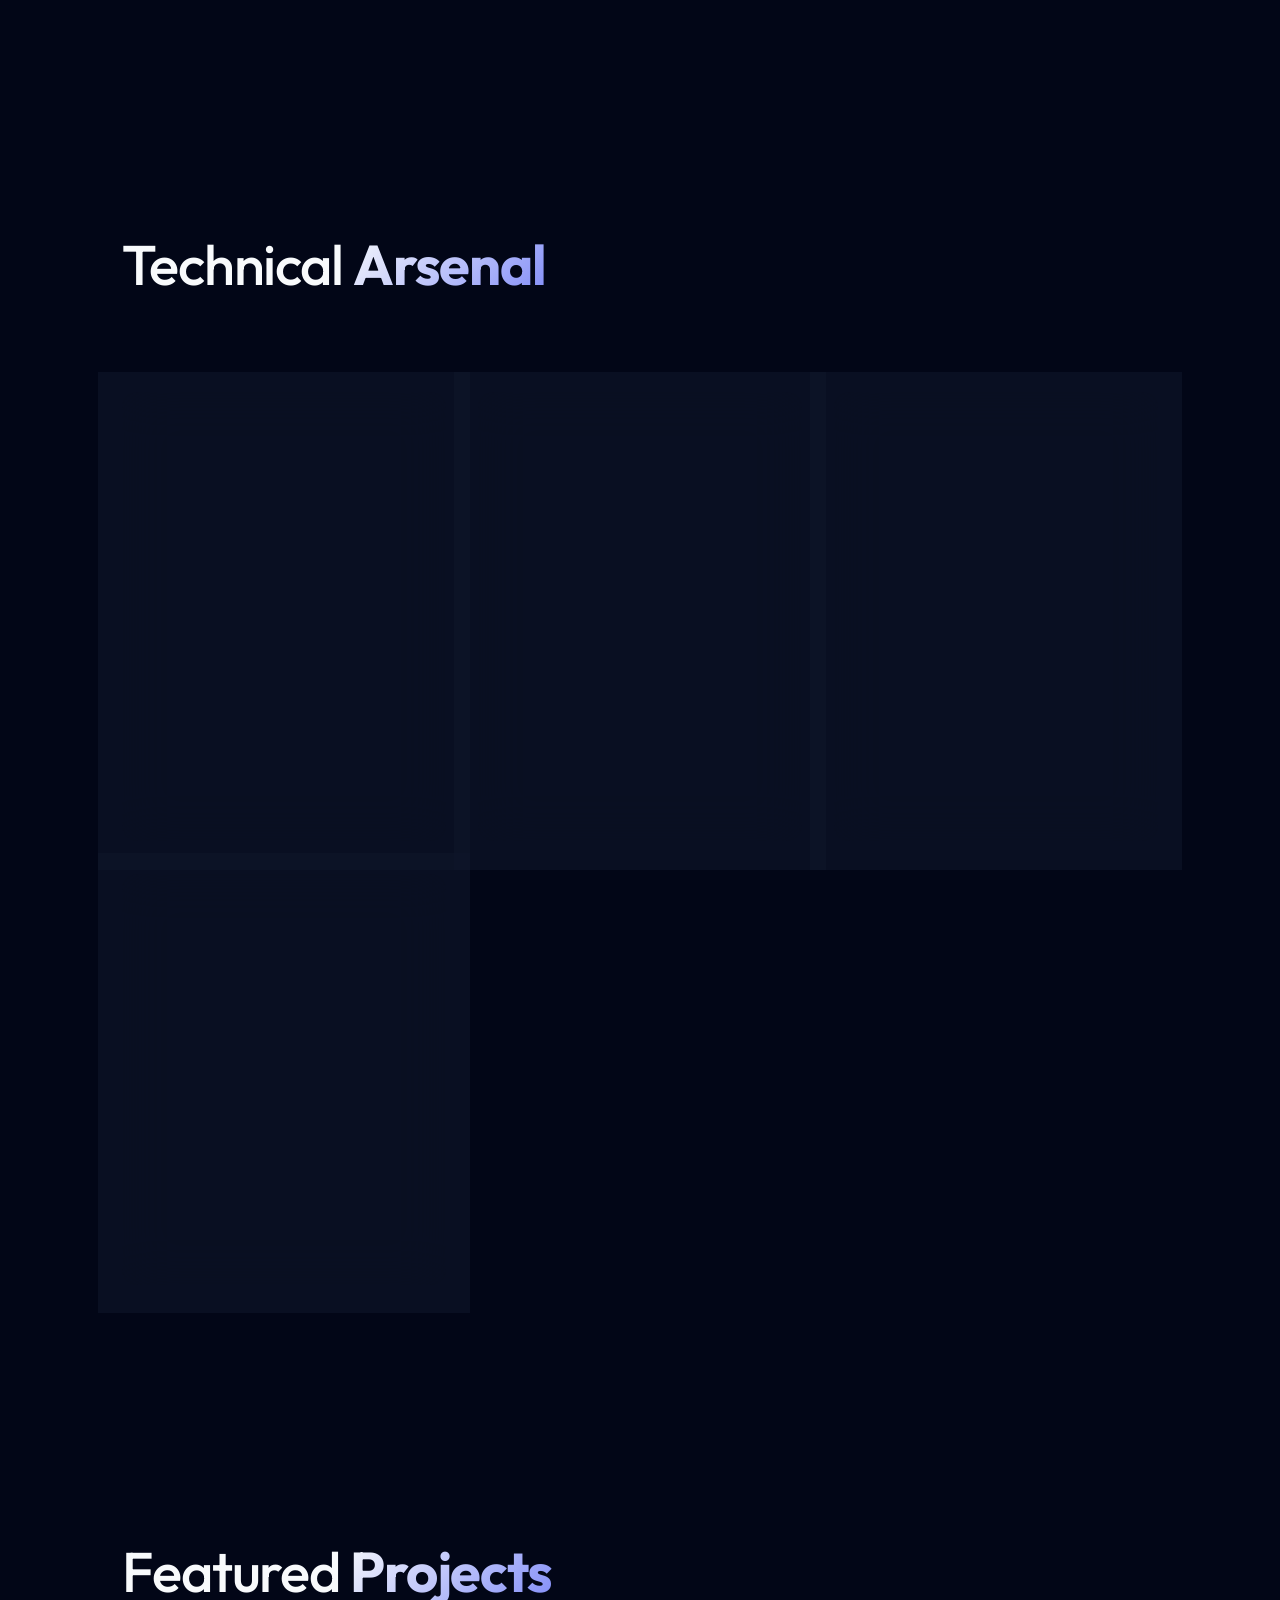
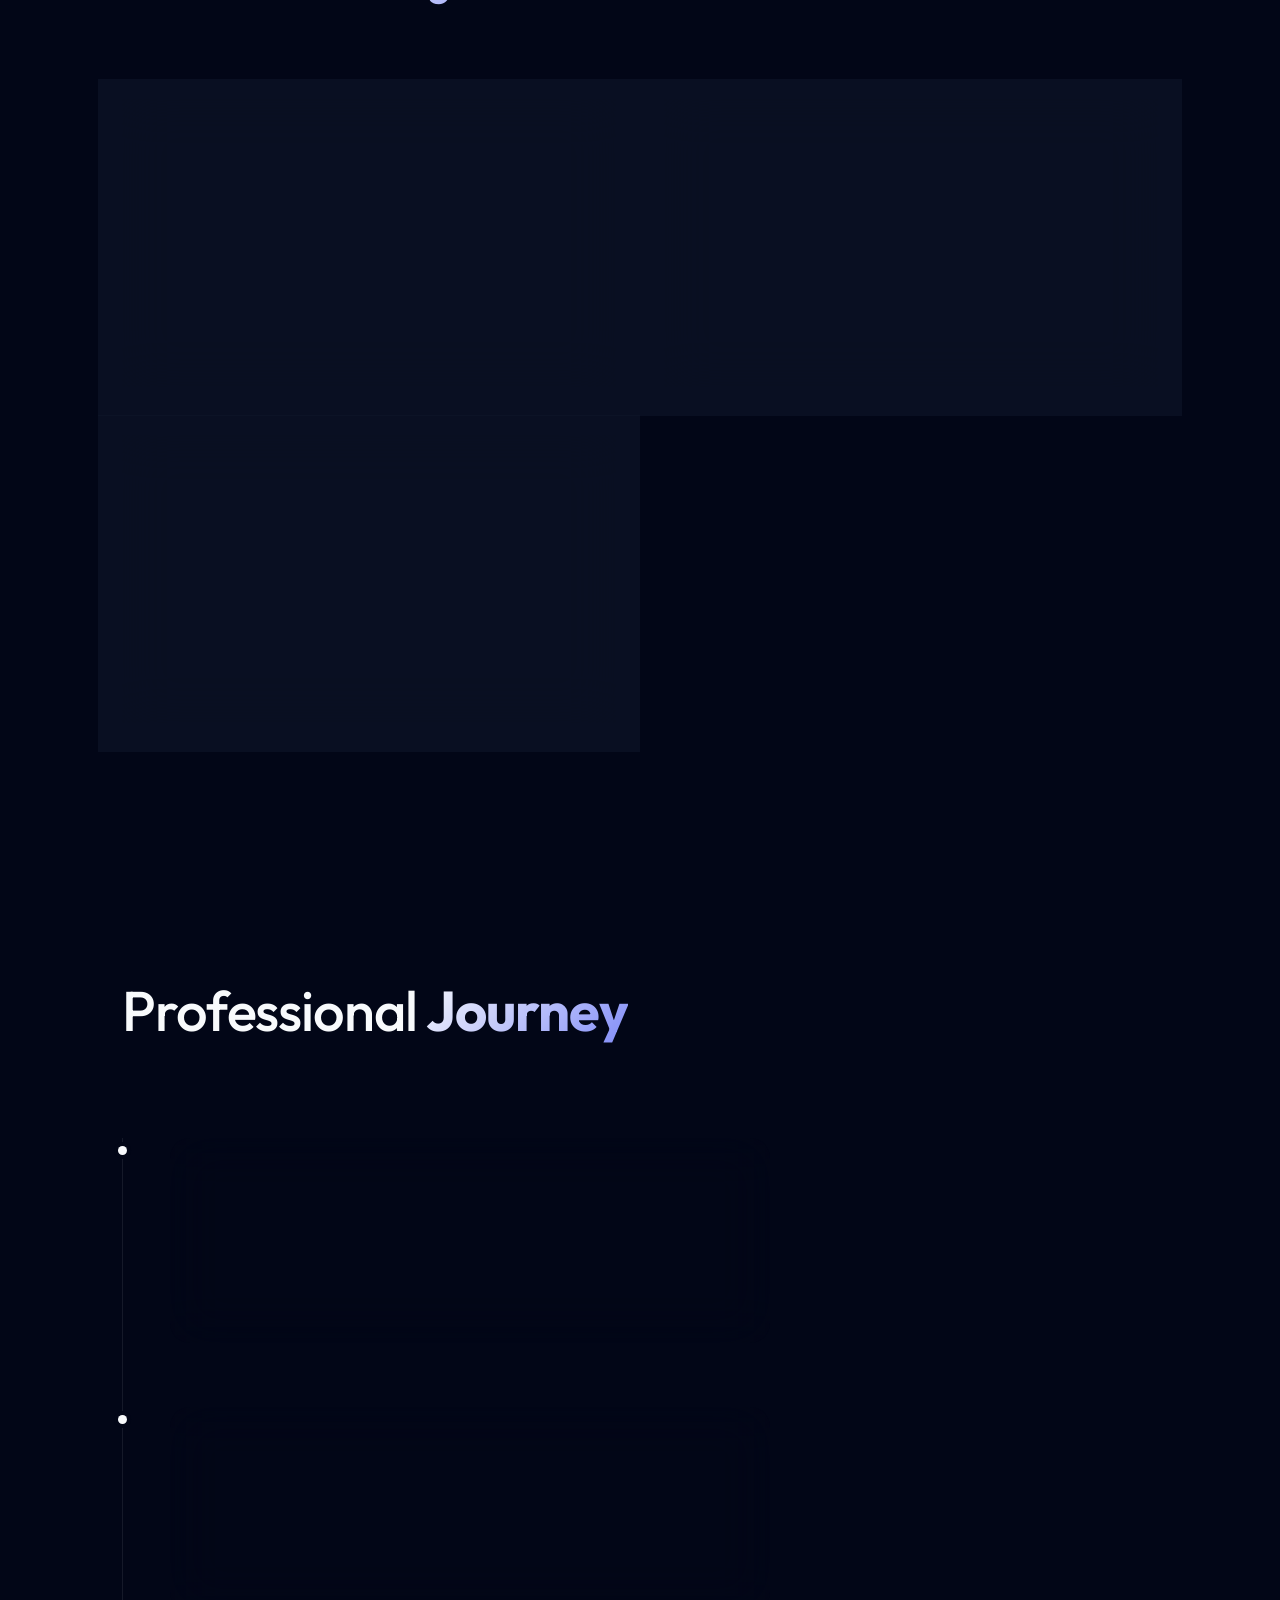
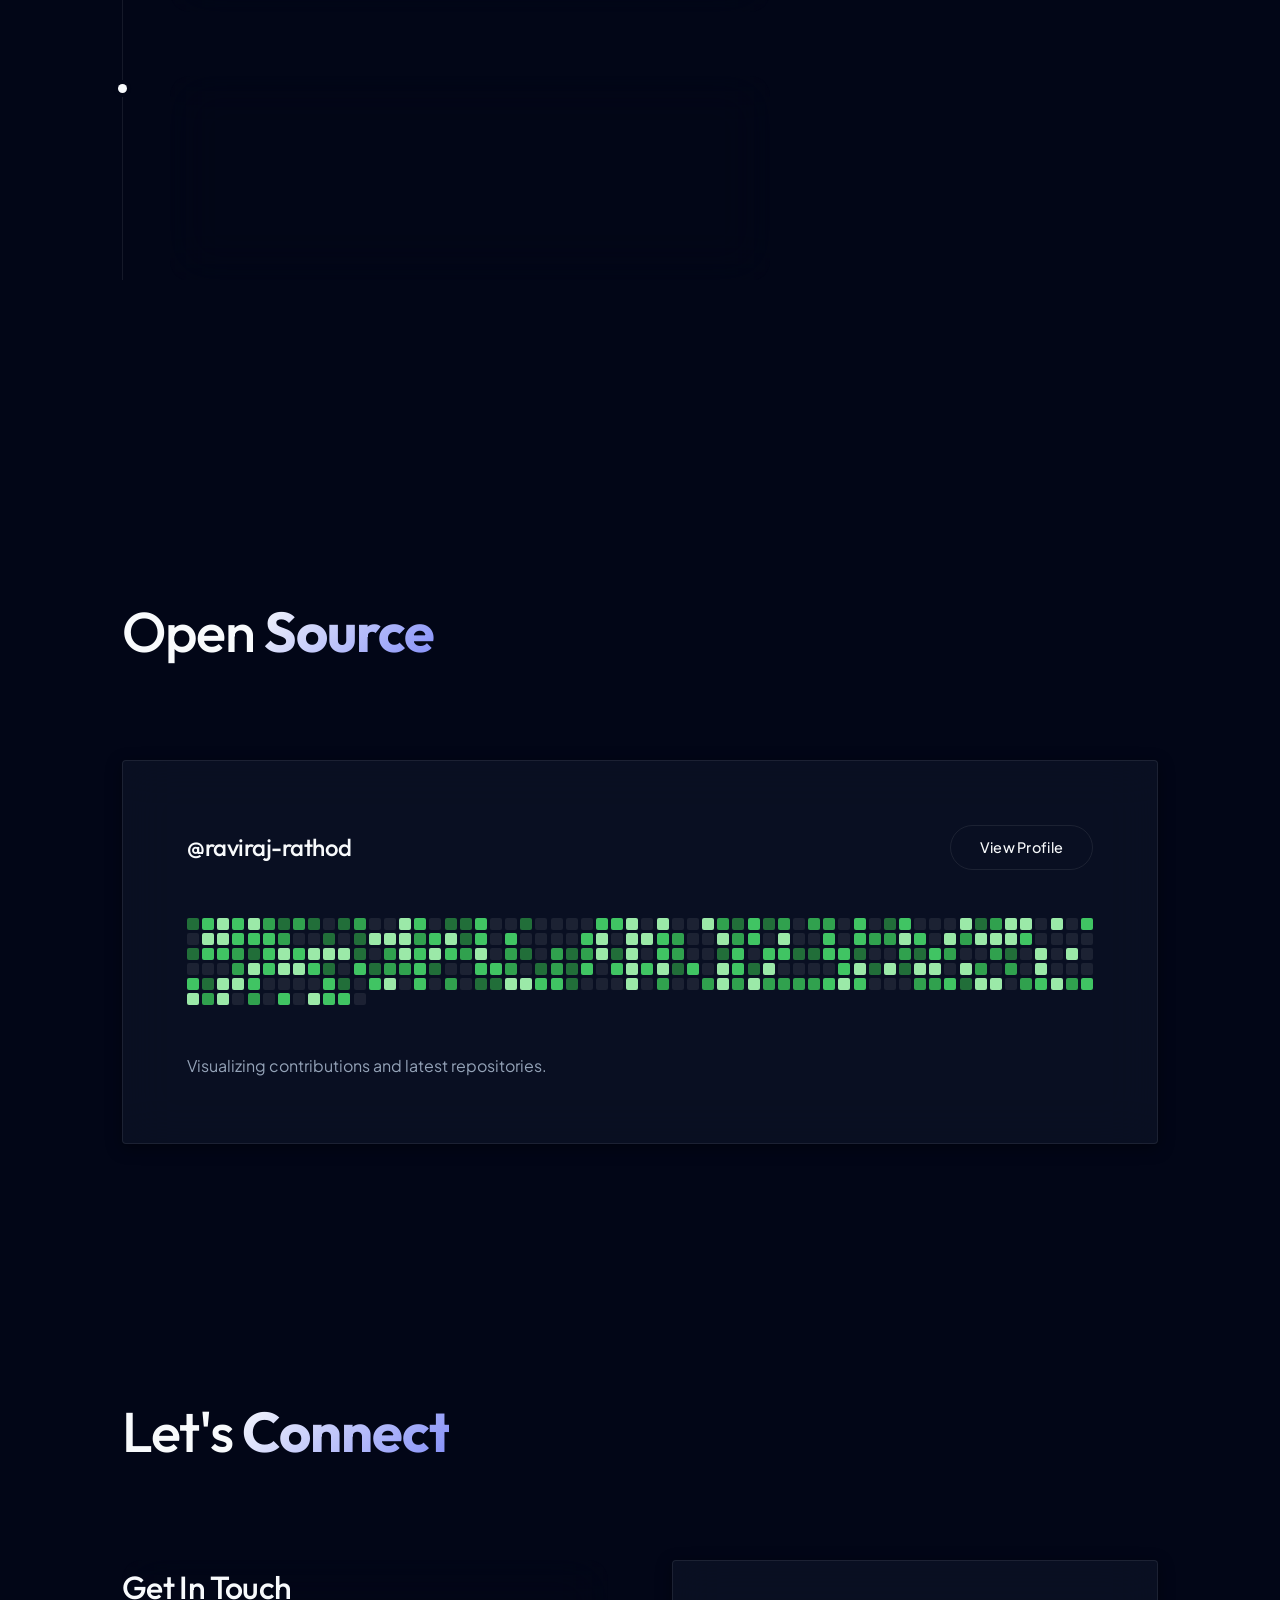
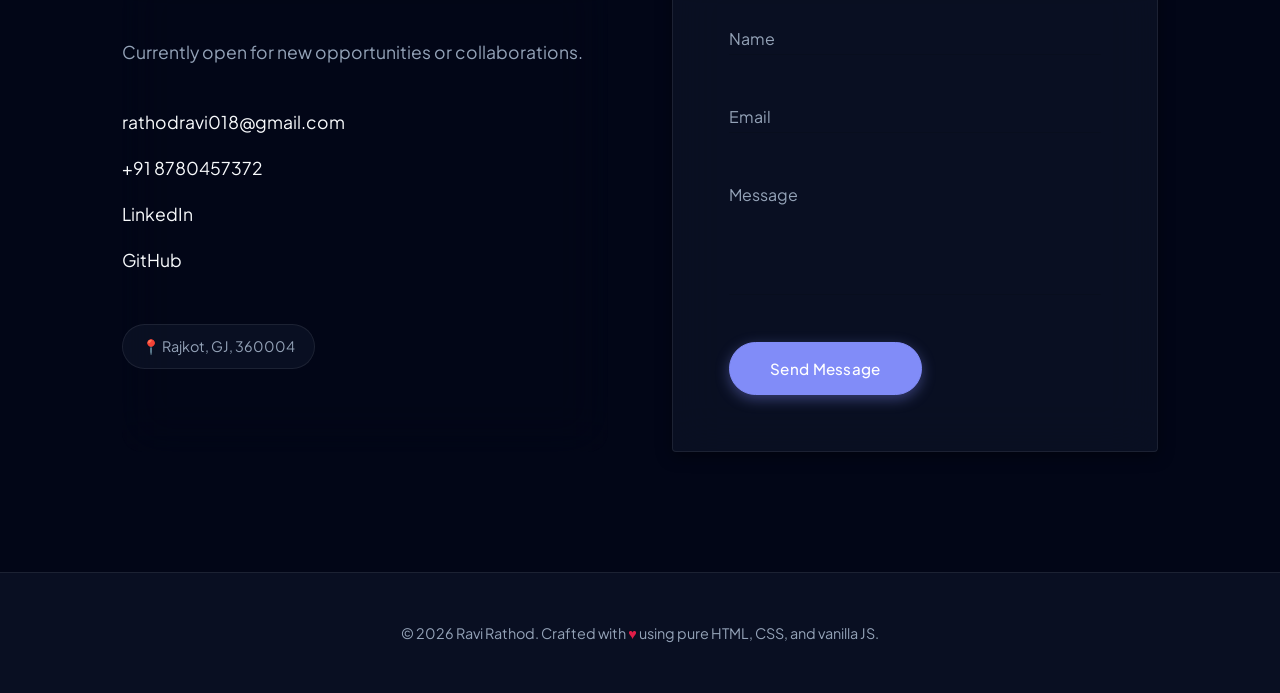
==== commit 99ece5c9: "feat: Add new portfolio design with light/dark theme, interactive elements, and update sitemap and r" ====
--- a/index.html
+++ b/index.html
@@ -11,21 +11,21 @@
     <meta name="author" content="Ravi Rathod">
     <meta name="robots" content="index, follow">
 
-    <link rel="canonical" href="https://mrrathod.in/" />
+    <link rel="canonical" href="http://ravi-portfolio.mrrathod.in/" />
 
     <!-- Open Graph (Facebook / LinkedIn) -->
     <meta property="og:type" content="website">
-    <meta property="og:url" content="https://mrrathod.in/">
+    <meta property="og:url" content="http://ravi-portfolio.mrrathod.in/">
     <meta property="og:title" content="Ravi Rathod | Full Stack JavaScript Developer">
     <meta property="og:description" content="Building scalable SaaS platforms and modern web architecture. Full-Stack Developer specializing in React, Angular, Vue.js, Node.js.">
-    <meta property="og:image" content="https://mrrathod.in/images/og-image.jpg">
+    <meta property="og:image" content="http://ravi-portfolio.mrrathod.in/images/og-image.jpg">
 
     <!-- Twitter Meta -->
     <meta name="twitter:card" content="summary_large_image">
-    <meta name="twitter:url" content="https://mrrathod.in/">
+    <meta name="twitter:url" content="http://ravi-portfolio.mrrathod.in/">
     <meta name="twitter:title" content="Ravi Rathod | Full Stack JavaScript Developer">
     <meta name="twitter:description" content="Building scalable SaaS platforms and modern web architecture. Full-Stack Developer specializing in React, Node.js.">
-    <meta name="twitter:image" content="https://mrrathod.in/images/og-image.jpg">
+    <meta name="twitter:image" content="http://ravi-portfolio.mrrathod.in/images/og-image.jpg">
 
     <!-- Font: Outfit and Plus Jakarta Sans -->
     <link rel="preconnect" href="https://fonts.googleapis.com">
@@ -43,7 +43,7 @@
       "@type": "Person",
       "name": "Ravi Rathod",
       "jobTitle": "Full Stack JavaScript Developer",
-      "url": "https://mrrathod.in/",
+      "url": "http://ravi-portfolio.mrrathod.in/",
       "address": {
         "@type": "PostalAddress",
         "addressLocality": "Rajkot",
@@ -63,7 +63,7 @@
     }
     </script>
 </head>
-<body class="loading">
+<body class="loading dark-theme">
 
     <!-- Glowing Background Blobs -->
     <div class="blob blob-1"></div>
@@ -93,13 +93,15 @@
                 <li><a href="#experience" class="hover-underline">Experience</a></li>
                 <li><a href="#contact" class="hover-underline">Contact</a></li>
             </ul>
-            <div class="theme-toggle" id="theme-toggle" aria-label="Toggle Dark Mode">
-                <i class="fa-solid fa-moon"></i>
-            </div>
-            <div class="menu-toggle" id="mobile-menu" aria-label="Toggle Mobile Menu">
-                <span class="bar"></span>
-                <span class="bar"></span>
-                <span class="bar"></span>
+            <div class="header-actions" style="display: flex; align-items: center; gap: 1rem;">
+                <div class="theme-toggle" id="theme-toggle" aria-label="Toggle Dark Mode">
+                    <i class="fa-solid fa-sun"></i>
+                </div>
+                <div class="menu-toggle" id="mobile-menu" aria-label="Toggle Mobile Menu">
+                    <span class="bar"></span>
+                    <span class="bar"></span>
+                    <span class="bar"></span>
+                </div>
             </div>
         </div>
     </header>
@@ -246,7 +248,7 @@
                     <article class="project-card glass-card hover-lift">
                         <div class="project-content">
                             <h3 class="project-title"><i class="fa-solid fa-images" style="margin-right: 10px; color: var(--primary);"></i>Dealer Image Pro</h3>
-                            <p class="project-desc">A SaaS platform for car dealerships providing advanced image viewing and editing tools.</p>>
+                            <p class="project-desc">A SaaS platform for car dealerships providing advanced image viewing and editing tools.</p>
                             <div class="tech-stack">
                                 <span class="tech-tag">React</span>
                                 <span class="tech-tag">Node.js</span>
@@ -260,7 +262,7 @@
                     <article class="project-card glass-card hover-lift delay-1">
                         <div class="project-content">
                             <h3 class="project-title"><i class="fa-solid fa-cart-shopping" style="margin-right: 10px; color: var(--primary);"></i>E-Commerce Platform</h3>
-                            <p class="project-desc">Scalable online shopping platform with product catalog, shopping cart, and secure checkout.</p>>
+                            <p class="project-desc">Scalable online shopping platform with product catalog, shopping cart, and secure checkout.</p>
                             <div class="tech-stack">
                                 <span class="tech-tag">Vue.js</span>
                                 <span class="tech-tag">Node.js</span>
@@ -274,7 +276,7 @@
                     <article class="project-card glass-card hover-lift delay-2">
                         <div class="project-content">
                             <h3 class="project-title"><i class="fa-solid fa-comments" style="margin-right: 10px; color: var(--primary);"></i>Live Chat SaaS</h3>
-                            <p class="project-desc">Real-time customer support chat system with subscription management.</p>>
+                            <p class="project-desc">Real-time customer support chat system with subscription management.</p>
                             <div class="tech-stack">
                                 <span class="tech-tag">Angular</span>
                                 <span class="tech-tag">Node.js</span>
--- a/css/style.css
+++ b/css/style.css
@@ -215,6 +215,7 @@
     overflow: hidden;
     transition: var(--transition);
     box-shadow: var(--shadow-sm);
+    transform: translate(var(--parallax-x, 0px), var(--parallax-y, 0px));
 }
 
 /* =========================================
@@ -339,8 +340,9 @@
    Hero Section
    ========================================= */
 .hero-section {
-    height: 100vh;
-    min-height: 700px;
+    min-height: 100vh;
+    padding-top: 120px;
+    padding-bottom: 80px;
     display: flex;
     align-items: center;
     position: relative;
@@ -554,9 +556,9 @@
 }
 
 .skill-card:hover {
-    box-shadow: var(--shadow-md);
-    transform: translateY(-8px);
-    border-color: var(--primary);
+    box-shadow: 0 15px 35px var(--accent-glow);
+    transform: translate(var(--parallax-x, 0px), calc(var(--parallax-y, 0px) - 8px)) scale(1.02);
+    border-color: var(--accent);
 }
 
 .skill-icon {
@@ -638,7 +640,9 @@
 }
 
 .project-card:hover {
-    box-shadow: var(--shadow-md);
+    box-shadow: 0 15px 35px var(--accent-glow);
+    transform: translate(var(--parallax-x, 0px), calc(var(--parallax-y, 0px) - 8px)) scale(1.02);
+    border-color: var(--accent);
 }
 
 .project-title {
@@ -995,11 +999,29 @@
     .hero-actions {
         justify-content: flex-start;
     }
+    .section {
+        padding: 60px 0;
+    }
+    .about-content, .github-container, .contact-form, .skill-card, .project-card {
+        padding: 2rem 1.5rem;
+    }
     .section-header {
         text-align: left;
     }
     .scroll-indicator {
         display: none;
+    }
+    .hero-title {
+        font-size: 2.5rem;
+    }
+    .hero-subtitle {
+        font-size: 1.1rem;
+    }
+    .contact-wrapper {
+        gap: 2rem;
+    }
+    .timeline-item {
+        padding-left: 2rem;
     }
 }
 /* =========================================
